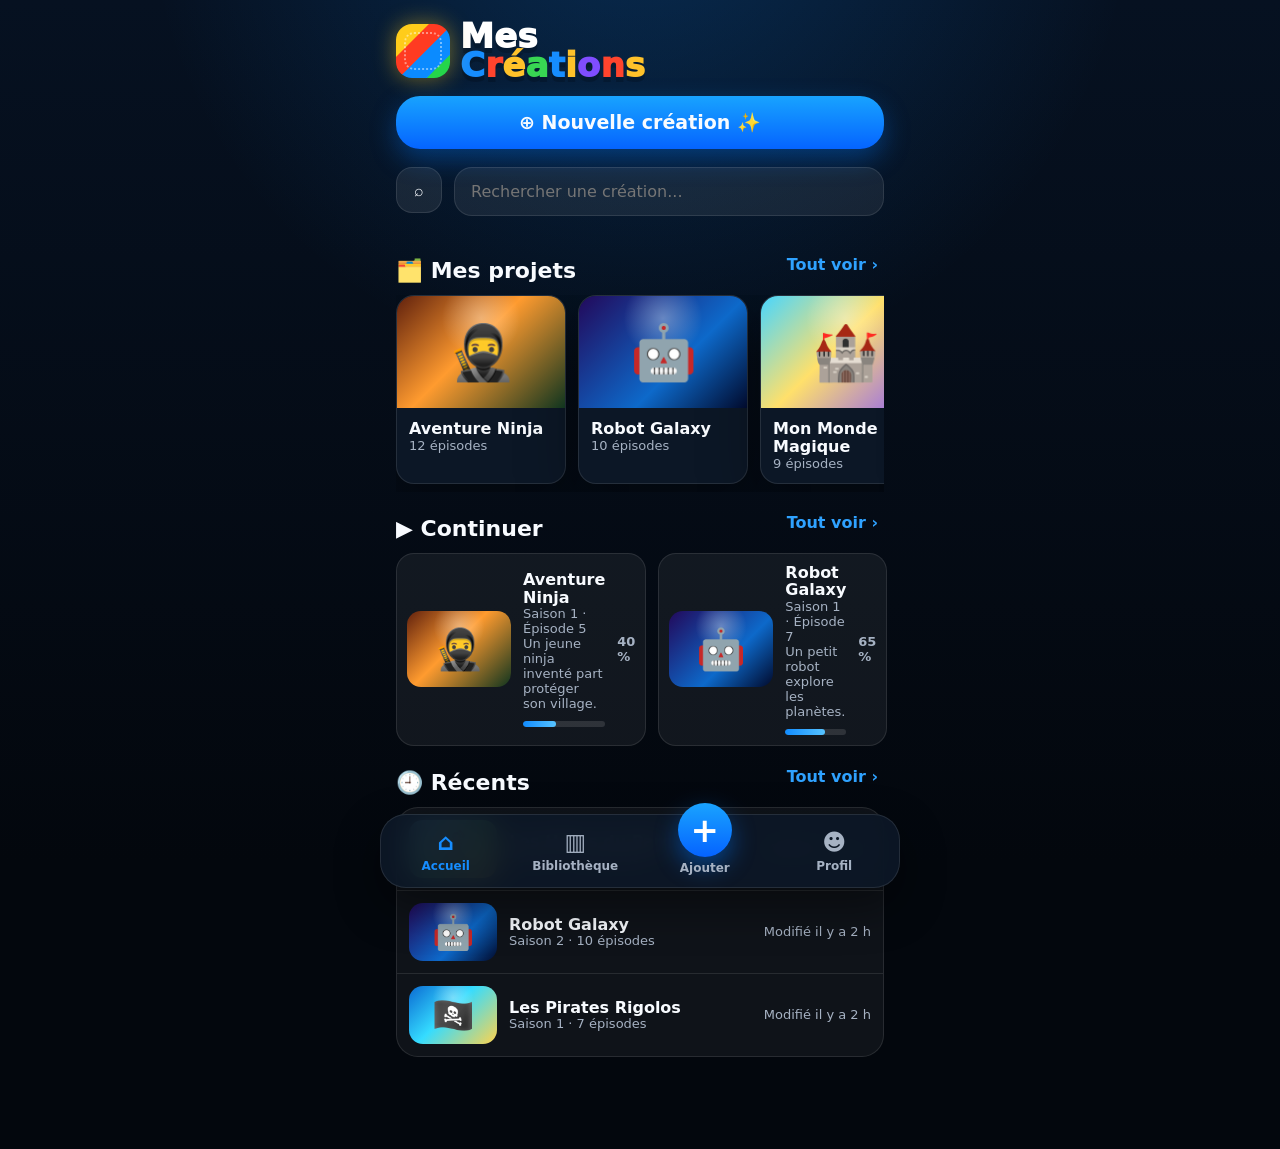
==== index.html @ 0dc8e607 "Create mobile Mes Creations app" ====
<!doctype html>
<html lang="fr">
<head>
  <meta charset="utf-8">
  <meta name="viewport" content="width=device-width,initial-scale=1,viewport-fit=cover">
  <meta name="theme-color" content="#06111f">
  <meta name="description" content="Mes Créations - classer ses histoires, saisons et épisodes.">
  <link rel="manifest" href="manifest.webmanifest">
  <title>Mes Créations</title>
  <style>
    :root{
      --bg:#050b14; --panel:#0c1726; --panel2:#111f32; --text:#f8fbff; --muted:#a6b2c3;
      --blue:#108cff; --blue2:#0368ff; --line:rgba(255,255,255,.1); --radius:24px;
      --shadow:0 20px 60px rgba(0,0,0,.35);
    }
    *{box-sizing:border-box;-webkit-tap-highlight-color:transparent}
    body{margin:0;font-family:system-ui,-apple-system,Segoe UI,Roboto,Arial,sans-serif;background:
      radial-gradient(circle at 50% -10%,rgba(14,139,255,.22),transparent 35%),
      linear-gradient(180deg,#061121,#03070d 75%);color:var(--text);min-height:100svh}
    button,input,textarea,select{font:inherit}
    button{border:0;color:inherit;cursor:pointer}
    .app{max-width:520px;margin:auto;min-height:100svh;padding:22px 16px 92px}
    .top{display:flex;align-items:center;gap:12px;margin-bottom:16px}
    .back,.icon-btn{width:46px;height:46px;border-radius:16px;background:rgba(255,255,255,.08);display:grid;place-items:center;border:1px solid var(--line)}
    .logo{display:flex;align-items:center;gap:10px;min-width:0}
    .cube{width:54px;height:54px;border-radius:16px;background:
      linear-gradient(135deg,#ffcc1a 0 30%,#ff3b22 31% 52%,#0b8bff 53% 78%,#25d54a 79%);
      box-shadow:0 0 22px rgba(255,204,26,.45);position:relative}
    .cube:after{content:"";position:absolute;inset:8px;border-radius:10px;border:2px dotted rgba(255,255,255,.45)}
    .brand{font-weight:1000;letter-spacing:.2px;line-height:.86;font-size:34px}
    .brand span{display:inline-block;text-shadow:0 5px 0 rgba(0,0,0,.18)}
    .b1{color:#fff}.b2{color:#168dff}.b3{color:#ff442d}.b4{color:#ffc22a}.b5{color:#38d653}.b6{color:#7f4dff}
    h1{font-size:34px;line-height:1.05;margin:10px 0 4px}
    h2{font-size:22px;margin:24px 0 12px;display:flex;align-items:center;gap:10px}
    .muted{color:var(--muted)}
    .row{display:flex;align-items:center;justify-content:space-between;gap:12px}
    .primary{background:linear-gradient(180deg,#18a3ff,#0564ff);border-radius:24px;padding:15px 18px;font-weight:900;font-size:19px;box-shadow:0 10px 26px rgba(0,119,255,.35)}
    .wide{width:100%;display:flex;justify-content:center;align-items:center;gap:10px}
    .search{display:flex;gap:12px;margin:18px 0}
    .search input{flex:1;background:rgba(255,255,255,.07);border:1px solid var(--line);border-radius:18px;padding:14px 16px;color:var(--text);outline:none}
    .cards{display:flex;gap:12px;overflow-x:auto;padding-bottom:8px;scroll-snap-type:x mandatory}
    .cards::-webkit-scrollbar{display:none}
    .project-card{min-width:154px;background:var(--panel);border-radius:18px;overflow:hidden;border:1px solid var(--line);box-shadow:var(--shadow);scroll-snap-align:start}
    .thumb{height:112px;display:grid;place-items:center;font-size:54px;position:relative;overflow:hidden}
    .thumb:before{content:"";position:absolute;inset:0;background:radial-gradient(circle at 50% 20%,rgba(255,255,255,.35),transparent 32%)}
    .ninja{background:linear-gradient(135deg,#61210d,#ff9b2f 45%,#10351f)}.robot{background:linear-gradient(135deg,#22095b,#0d69ca 60%,#010a2c)}
    .magic{background:linear-gradient(135deg,#48d6ff,#ffe06b 45%,#8757ff)}.hero{background:linear-gradient(135deg,#84d7ff,#78e36b 55%,#ffbf2f)}
    .pirate{background:linear-gradient(135deg,#0b6bd3,#35dcff 45%,#ffd34c)}.dino{background:linear-gradient(135deg,#1d7f32,#c8ef52)}
    .ocean{background:linear-gradient(135deg,#009bcb,#022866)}.card-body{padding:12px}.title{font-weight:900;font-size:16px;line-height:1.1}.small{font-size:13px;color:var(--muted)}
    .continue{display:grid;grid-template-columns:1fr;gap:12px}.continue-card{display:flex;gap:12px;align-items:center;background:rgba(255,255,255,.06);border:1px solid var(--line);border-radius:18px;padding:10px}.mini{width:104px;height:76px;border-radius:14px;flex:0 0 auto;font-size:40px}.play{width:46px;height:46px;border-radius:999px;background:rgba(0,0,0,.5);display:grid;place-items:center;position:absolute}
    .bar{height:6px;border-radius:99px;background:rgba(255,255,255,.12);overflow:hidden;margin-top:10px}.bar i{display:block;height:100%;border-radius:99px;background:linear-gradient(90deg,#118cff,#57c3ff)}
    .list{background:rgba(255,255,255,.05);border:1px solid var(--line);border-radius:22px;overflow:hidden}.item{display:flex;gap:12px;align-items:center;padding:12px;border-bottom:1px solid var(--line)}.item:last-child{border-bottom:0}.item .mini{width:88px;height:58px;font-size:34px}
    .tabs{display:flex;gap:8px;margin:14px 0}.tab{flex:1;border-radius:16px;background:rgba(255,255,255,.07);padding:12px 8px;color:var(--muted);font-weight:800}.tab.active{background:linear-gradient(180deg,#1599ff,#0563ff);color:#fff}
    .hero-img{height:210px;border-radius:24px;margin:14px 0;display:grid;place-items:center;font-size:90px;box-shadow:var(--shadow);border:1px solid var(--line)}
    .actions{display:grid;grid-template-columns:1fr 1fr 1fr;gap:10px;margin-bottom:18px}.action{background:rgba(255,255,255,.08);border:1px solid var(--line);border-radius:18px;padding:12px;font-weight:900}.action.blue{background:linear-gradient(180deg,#1599ff,#0563ff)}
    .episode{display:flex;gap:12px;align-items:center;background:rgba(255,255,255,.06);border:1px solid var(--line);border-radius:18px;padding:10px;margin:10px 0}.num{width:34px;height:34px;border-radius:10px;background:rgba(0,0,0,.55);display:grid;place-items:center;font-weight:900}
    .form-card{background:rgba(255,255,255,.06);border:1px solid var(--line);border-radius:18px;padding:14px;margin:10px 0}.form-card input,.form-card textarea{width:100%;background:transparent;border:0;outline:0;color:#fff;margin-top:5px}.form-card textarea{min-height:62px;resize:vertical}.upload{height:170px;border-radius:24px;background:linear-gradient(135deg,#0d6bd2,#47d9ff 48%,#8de64f);display:grid;place-items:center;margin:12px 0;border:1px solid var(--line);overflow:hidden}.dash{border:2px dashed rgba(255,255,255,.9);border-radius:18px;padding:28px 34px;text-align:center;background:rgba(0,0,0,.18);font-weight:900}
    .chips{display:flex;gap:10px;flex-wrap:wrap;margin-top:12px}.chip{min-width:48px;height:48px;border-radius:999px;border:3px solid rgba(255,255,255,.2)}.chip.sel{border-color:#fff}
    .counter{display:flex;align-items:center;justify-content:space-between;background:rgba(255,255,255,.05);border-radius:16px;margin-top:12px;padding:8px}.counter button{width:42px;height:42px;border-radius:14px;background:rgba(255,255,255,.1);font-size:24px}.counter b{font-size:26px}
    .grid2{display:grid;grid-template-columns:1fr 1fr;gap:10px}
    .library-card{background:rgba(255,255,255,.06);border:1px solid var(--line);border-radius:20px;padding:12px;margin:12px 0}.season-chips{display:flex;gap:8px;overflow-x:auto;margin-top:10px}.season-chip{background:rgba(255,255,255,.07);border:1px solid var(--line);border-radius:14px;padding:10px 12px;min-width:96px}.add-season{border:1px dashed rgba(17,140,255,.9);color:#34a8ff;background:transparent;border-radius:14px;padding:10px 12px;min-width:114px}
    .stats{display:grid;grid-template-columns:1fr 1fr 1fr;gap:10px}.stat{background:rgba(255,255,255,.06);border:1px solid var(--line);border-radius:18px;padding:14px}.stat b{display:block;font-size:30px}
    .bottom{position:fixed;left:50%;transform:translateX(-50%);bottom:12px;width:min(520px,calc(100% - 24px));height:74px;background:rgba(12,23,38,.92);backdrop-filter:blur(14px);border:1px solid var(--line);border-radius:26px;display:grid;grid-template-columns:1fr 1fr 1fr 1fr;z-index:20;box-shadow:0 18px 45px rgba(0,0,0,.45)}
    .nav{background:transparent;color:var(--muted);font-size:12px;font-weight:800;display:flex;flex-direction:column;align-items:center;justify-content:center;gap:4px}.nav.active{color:#168dff}.nav .ico{font-size:23px}.nav.add .ico{background:linear-gradient(180deg,#19a3ff,#0563ff);color:#fff;width:54px;height:54px;border-radius:999px;display:grid;place-items:center;font-size:34px;margin-top:-24px;box-shadow:0 10px 25px rgba(0,119,255,.45)}
    .hide{display:none!important}.link{color:#2fa2ff;background:transparent;font-weight:900}.pill{border-radius:16px;background:rgba(255,255,255,.08);border:1px solid var(--line);padding:10px 13px;color:#fff}
    @media(min-width:430px){.continue{grid-template-columns:1fr 1fr}.project-card{min-width:170px}}
  </style>
</head>
<body>
<main class="app">
  <section id="home">
    <div class="top"><div class="logo"><div class="cube"></div><div class="brand"><span class="b1">Mes</span><br><span class="b2">C</span><span class="b3">r</span><span class="b4">é</span><span class="b5">a</span><span class="b2">t</span><span class="b4">i</span><span class="b6">o</span><span class="b3">n</span><span class="b4">s</span></div></div></div>
    <button class="primary wide" data-go="form">⊕ Nouvelle création ✨</button>
    <div class="search"><button class="icon-btn">⌕</button><input id="searchHome" placeholder="Rechercher une création..."></div>
    <div class="row"><h2>🗂️ Mes projets</h2><button class="link" data-go="library">Tout voir ›</button></div>
    <div id="projectCards" class="cards"></div>
    <div class="row"><h2>▶️ Continuer</h2><button class="link" data-go="library">Tout voir ›</button></div>
    <div id="continueCards" class="continue"></div>
    <div class="row"><h2>🕘 Récents</h2><button class="link" data-go="library">Tout voir ›</button></div>
    <div id="recentList" class="list"></div>
  </section>

  <section id="detail" class="hide">
    <div class="top"><button class="back" data-go="home">‹</button><div class="logo"><div class="cube"></div><div class="brand" style="font-size:25px"><span class="b1">Mes</span> <span class="b2">Créations</span></div></div></div>
    <h1 id="detailTitle"></h1><p class="muted" id="detailMeta"></p>
    <div id="detailHero" class="hero-img ninja"></div>
    <div class="actions"><button class="action blue">▶ Lire</button><button class="action" data-go="form">✎ Modifier</button><button class="action" id="shareBtn">↗ Partager</button></div>
    <div class="tabs"><button class="tab active">Épisodes</button><button class="tab">Saisons</button><button class="tab">Infos</button></div>
    <button class="pill">Saison <span id="seasonNow">1</span>⌄</button>
    <div id="episodeList"></div>
    <button class="primary" style="position:fixed;right:18px;bottom:100px;z-index:15" data-go="form">⊕ Épisode ✨</button>
  </section>

  <section id="form" class="hide">
    <div class="top"><button class="back" data-go="home">‹</button><div><h1 style="margin:0;font-size:32px">Nouvelle création</h1><div class="muted">Donne vie à ton imagination ! ✨</div></div></div>
    <div class="upload"><div class="dash">🖼️<br>Ajouter une miniature<br><small>Image 16:9 recommandée</small></div></div>
    <div class="form-card"><b>✏️ Nom de la création</b><input id="nameInput" placeholder="Ex. Mon monde magique"></div>
    <div class="form-card"><b>🏷️ Catégorie</b><input id="catInput" placeholder="Ex. Aventure, magie, robot..."></div>
    <div class="form-card"><b>💬 Description</b><textarea id="descInput" maxlength="200" placeholder="Décris ton histoire en quelques mots..."></textarea><div class="small" id="descCount">0 / 200</div></div>
    <div class="form-card"><b>🎨 Couleur / Thème</b><div class="chips" id="themeChips"></div></div>
    <h2>🗂️ Organisation</h2>
    <div class="grid2">
      <div class="form-card"><b>Nombre de saisons</b><div class="counter"><button data-count="seasons" data-delta="-1">−</button><b id="seasonsNum">1</b><button data-count="seasons" data-delta="1">+</button></div></div>
      <div class="form-card"><b>Premier épisode</b><div class="counter"><button data-count="episode" data-delta="-1">−</button><b id="episodeNum">1</b><button data-count="episode" data-delta="1">+</button></div></div>
    </div>
    <h2>🎬 Ajouter un épisode</h2>
    <div class="form-card"><b>🔤 Titre de l’épisode</b><input id="epTitleInput" placeholder="Ex. Le début d’une grande aventure"></div>
    <div class="form-card"><b>📝 Résumé</b><textarea id="epSummaryInput" maxlength="300" placeholder="Raconte ce qui se passe dans cet épisode..."></textarea></div>
    <div class="grid2"><button class="action" id="draftBtn">📄 Brouillon</button><button class="primary" id="saveBtn">✓ Enregistrer</button></div>
  </section>

  <section id="library" class="hide">
    <div class="top"><div class="logo"><div class="cube"></div><div class="brand"><span class="b1">Bibli</span><span class="b2">o</span><span class="b3">t</span><span class="b5">h</span><span class="b6">è</span><span class="b4">q</span><span class="b3">u</span><span class="b4">e</span></div></div></div>
    <div class="tabs"><button class="tab">Tous</button><button class="tab active">Séries</button><button class="tab">Saisons</button><button class="tab">Épisodes</button></div>
    <div class="search"><input id="searchLib" placeholder="Rechercher dans la bibliothèque..."></div>
    <div id="stats" class="stats"></div>
    <div id="libraryList"></div>
  </section>
</main>

<nav class="bottom">
  <button class="nav active" data-go="home"><span class="ico">⌂</span>Accueil</button>
  <button class="nav" data-go="library"><span class="ico">▥</span>Bibliothèque</button>
  <button class="nav add" data-go="form"><span class="ico">+</span>Ajouter</button>
  <button class="nav" data-go="home"><span class="ico">☻</span>Profil</button>
</nav>

<script>
const THEMES = [
  {key:'ninja', emoji:'🥷', name:'Aventure Ninja', color:'#ff8a2a'},
  {key:'robot', emoji:'🤖', name:'Robot Galaxy', color:'#168dff'},
  {key:'magic', emoji:'🏰', name:'Mon Monde Magique', color:'#7f4dff'},
  {key:'hero', emoji:'🦸', name:'Les Héros du Parc', color:'#31d65c'},
  {key:'pirate', emoji:'🏴‍☠️', name:'Les Pirates Rigolos', color:'#00b7ff'},
  {key:'dino', emoji:'🦖', name:'Dino Aventure', color:'#7bdc34'},
  {key:'ocean', emoji:'🚢', name:'Explorateurs des Océans', color:'#00d7ff'}
];
const defaultProjects = [
  {id:crypto.randomUUID(),title:'Aventure Ninja',category:'Aventure',desc:'Un jeune ninja inventé part protéger son village.',theme:'ninja',seasons:[{n:1,episodes:[
    {n:1,title:'Le retour du héros',summary:'Le ninja revient au village après un long voyage.'},
    {n:2,title:'Le dojo secret',summary:'Entraînement intensif dans un dojo caché.'},
    {n:3,title:'Le parchemin perdu',summary:'Un ancien parchemin révèle une nouvelle quête.'},
    {n:4,title:'Le défi du temple',summary:'Affronter les gardiens du temple légendaire.'},
    {n:5,title:'Le pont interdit',summary:'Une traversée dangereuse commence.'},
    {n:6,title:'La promesse',summary:'Le héros comprend sa vraie mission.'}]},{n:2,episodes:[
    {n:1,title:'La forêt rouge',summary:'Une nouvelle menace apparaît.'},{n:2,title:'L’ombre du maître',summary:'Le passé revient.'},{n:3,title:'Le temple secret',summary:'Le héros avance dans sa quête.'},{n:4,title:'La grande course',summary:'Course-poursuite au coucher du soleil.'},{n:5,title:'Le gardien',summary:'Un allié inattendu arrive.'},{n:6,title:'La victoire',summary:'La saison se termine en beauté.'}]}],progress:40,updated:Date.now()-86400000},
  {id:crypto.randomUUID(),title:'Robot Galaxy',category:'Science-fiction',desc:'Un petit robot explore les planètes.',theme:'robot',seasons:[{n:1,episodes:[1,2,3,4,5,6].map(i=>({n:i,title:['Départ spatial','Planète bleue','Signal inconnu','La mission lunaire','Le robot ami','Retour étoilé'][i-1],summary:'Une aventure dans l’espace.'}))},{n:2,episodes:[1,2,3,4].map(i=>({n:i,title:'Mission '+i,summary:'Nouvelle étape galactique.'}))}],progress:65,updated:Date.now()-7200000},
  {id:crypto.randomUUID(),title:'Mon Monde Magique',category:'Magie',desc:'Un château volant, des dragons et des secrets.',theme:'magic',seasons:[{n:1,episodes:[1,2,3,4,5].map(i=>({n:i,title:'Sortilège '+i,summary:'Une découverte magique.'}))},{n:2,episodes:[1,2,3,4].map(i=>({n:i,title:'Portail '+i,summary:'Un monde caché se révèle.'}))}],progress:0,updated:Date.now()-259200000},
  {id:crypto.randomUUID(),title:'Les Héros du Parc',category:'Héros',desc:'Deux enfants inventent des missions au parc.',theme:'hero',seasons:[{n:1,episodes:[1,2,3,4,5,6].map(i=>({n:i,title:'Mission parc '+i,summary:'Une mission rigolote.'}))}],progress:0,updated:Date.now()-3600000},
  {id:crypto.randomUUID(),title:'Les Pirates Rigolos',category:'Pirates',desc:'Un bateau plein de blagues et de trésors.',theme:'pirate',seasons:[{n:1,episodes:[1,2,3,4,5,6,7].map(i=>({n:i,title:'Trésor '+i,summary:'Une aventure de pirate.'}))}],progress:0,updated:Date.now()-7200000},
  {id:crypto.randomUUID(),title:'Dino Aventure',category:'Dinosaures',desc:'Un dinosaure sympa cherche ses amis.',theme:'dino',seasons:[{n:1,episodes:[1,2,3,4,5].map(i=>({n:i,title:'Dino '+i,summary:'Une aventure dans la jungle.'}))}],progress:0,updated:Date.now()-86400000}
];
let data = JSON.parse(localStorage.getItem('mes-creations-data')||'null') || defaultProjects;
let currentId = data[0]?.id;
let formState = {seasons:1,episode:1,theme:'ninja'};
const $=s=>document.querySelector(s), $$=s=>[...document.querySelectorAll(s)];
function saveData(){localStorage.setItem('mes-creations-data',JSON.stringify(data))}
function themeOf(p){return THEMES.find(t=>t.key===p.theme)||THEMES[0]}
function epCount(p){return p.seasons.reduce((a,s)=>a+s.episodes.length,0)}
function modTxt(t){const d=Date.now()-t;if(d<86400000)return 'Modifié il y a '+Math.max(1,Math.round(d/3600000))+' h';if(d<172800000)return 'Modifié hier';return 'Modifié il y a '+Math.round(d/86400000)+' j'}
function thumb(project, cls='thumb'){let th=themeOf(project);return `<div class="${cls} ${project.theme}"><span style="z-index:1">${th.emoji}</span></div>`}
function card(p){return `<article class="project-card" data-open="${p.id}">${thumb(p)}<div class="card-body"><div class="title">${p.title}</div><div class="small">${epCount(p)} épisodes</div></div></article>`}
function renderHome(){
 const q=($('#searchHome')?.value||'').toLowerCase(); const items=data.filter(p=>p.title.toLowerCase().includes(q));
 $('#projectCards').innerHTML=items.map(card).join('');
 $('#continueCards').innerHTML=data.filter(p=>p.progress>0).slice(0,2).map(p=>`<article class="continue-card" data-open="${p.id}">${thumb(p,'thumb mini')}<div style="flex:1"><div class="title">${p.title}</div><div class="small">Saison 1 · Épisode ${Math.max(1,Math.round(epCount(p)*p.progress/100))}</div><div class="small">${p.desc}</div><div class="bar"><i style="width:${p.progress}%"></i></div></div><b class="small">${p.progress} %</b></article>`).join('');
 $('#recentList').innerHTML=[...data].sort((a,b)=>b.updated-a.updated).slice(0,3).map(p=>`<div class="item" data-open="${p.id}">${thumb(p,'thumb mini')}<div style="flex:1"><div class="title">${p.title}</div><div class="small">Saison ${p.seasons.length} · ${epCount(p)} épisodes</div></div><div class="small">${modTxt(p.updated)}</div></div>`).join('');
}
function renderDetail(){
 const p=data.find(x=>x.id===currentId)||data[0]; if(!p)return;
 $('#detailTitle').textContent=p.title; $('#detailMeta').textContent=`${epCount(p)} épisodes · ${p.seasons.length} saisons`; $('#seasonNow').textContent=p.seasons[0]?.n||1;
 $('#detailHero').className='hero-img '+p.theme; $('#detailHero').innerHTML=`<span>${themeOf(p).emoji}</span>`;
 const eps=p.seasons[0]?.episodes||[];
 $('#episodeList').innerHTML=eps.map(e=>`<article class="episode">${thumb(p,'thumb mini')}<div class="num">${e.n}</div><div style="flex:1"><div class="title">${e.n}. ${e.title}</div><div class="small">${e.summary}</div></div><div class="small">⋮</div></article>`).join('');
}
function renderLibrary(){
 const creations=data.length, seasons=data.reduce((a,p)=>a+p.seasons.length,0), episodes=data.reduce((a,p)=>a+epCount(p),0);
 $('#stats').innerHTML=`<div class="stat">🧊<b>${creations}</b><span class="small">créations</span></div><div class="stat">🗓️<b>${seasons}</b><span class="small">saisons</span></div><div class="stat">▶️<b>${episodes}</b><span class="small">épisodes</span></div>`;
 const q=($('#searchLib')?.value||'').toLowerCase();
 $('#libraryList').innerHTML=data.filter(p=>p.title.toLowerCase().includes(q)).map(p=>`<article class="library-card" data-open="${p.id}"><div class="row" style="align-items:flex-start">${thumb(p,'thumb mini')}<div style="flex:1"><div class="title" style="font-size:20px">${p.title}</div><div class="small">${p.seasons.length} saison${p.seasons.length>1?'s':''} · ${epCount(p)} épisodes</div><div class="season-chips">${p.seasons.map(s=>`<div class="season-chip"><b>Saison ${s.n}</b><div class="small">${s.episodes.length} épisodes</div></div>`).join('')}<button class="add-season" data-add-season="${p.id}">+ Ajouter<br>une saison</button></div></div><div class="small">⋮</div></div></article>`).join('');
}
function go(screen){
 ['home','detail','form','library'].forEach(id=>$('#'+id).classList.toggle('hide',id!==screen));
 $$('.nav').forEach(n=>n.classList.toggle('active',n.dataset.go===screen || (screen==='detail'&&n.dataset.go==='home')));
 if(screen==='home')renderHome(); if(screen==='detail')renderDetail(); if(screen==='library')renderLibrary();
 window.scrollTo({top:0,behavior:'smooth'});
}
document.addEventListener('click',e=>{
 const goBtn=e.target.closest('[data-go]'); if(goBtn){go(goBtn.dataset.go);return}
 const open=e.target.closest('[data-open]'); if(open){currentId=open.dataset.open;go('detail');return}
 const count=e.target.closest('[data-count]'); if(count){let key=count.dataset.count;formState[key]=Math.max(1,formState[key]+Number(count.dataset.delta));$('#seasonsNum').textContent=formState.seasons;$('#episodeNum').textContent=formState.episode;return}
 const chip=e.target.closest('[data-theme]'); if(chip){formState.theme=chip.dataset.theme;renderChips();return}
 const addSeason=e.target.closest('[data-add-season]'); if(addSeason){let p=data.find(x=>x.id===addSeason.dataset.addSeason);let n=p.seasons.length+1;p.seasons.push({n,episodes:[]});p.updated=Date.now();saveData();renderLibrary();return}
});
$('#saveBtn').addEventListener('click',()=>{
 const title=$('#nameInput').value.trim()||'Nouvelle création';
 const episodeTitle=$('#epTitleInput').value.trim()||'Premier épisode';
 const summary=$('#epSummaryInput').value.trim()||'Décris ton épisode plus tard.';
 const seasons=Array.from({length:formState.seasons},(_,i)=>({n:i+1,episodes:i===0?[{n:formState.episode,title:episodeTitle,summary}]:[]}));
 const p={id:crypto.randomUUID(),title,category:$('#catInput').value.trim(),desc:$('#descInput').value.trim()||'Création personnelle.',theme:formState.theme,seasons,progress:0,updated:Date.now()};
 data.unshift(p); currentId=p.id; saveData(); clearForm(); go('detail');
});
$('#draftBtn').addEventListener('click',()=>$('#saveBtn').click());
$('#descInput').addEventListener('input',()=>$('#descCount').textContent=$('#descInput').value.length+' / 200');
$('#searchHome').addEventListener('input',renderHome); $('#searchLib').addEventListener('input',renderLibrary);
$('#shareBtn').addEventListener('click',async()=>{const p=data.find(x=>x.id===currentId);const text=`${p.title} - ${epCount(p)} épisodes dans Mes Créations`;if(navigator.share)await navigator.share({title:p.title,text});else alert(text)});
function renderChips(){ $('#themeChips').innerHTML=THEMES.map(t=>`<button class="chip ${formState.theme===t.key?'sel':''}" data-theme="${t.key}" title="${t.name}" style="background:${t.color}">${t.emoji}</button>`).join('') }
function clearForm(){['nameInput','catInput','descInput','epTitleInput','epSummaryInput'].forEach(id=>$('#'+id).value='');formState={seasons:1,episode:1,theme:'ninja'};$('#seasonsNum').textContent='1';$('#episodeNum').textContent='1';renderChips()}
if('serviceWorker' in navigator){navigator.serviceWorker.register('./sw.js').catch(()=>{})}
renderChips(); renderHome();
</script>
</body>
</html>
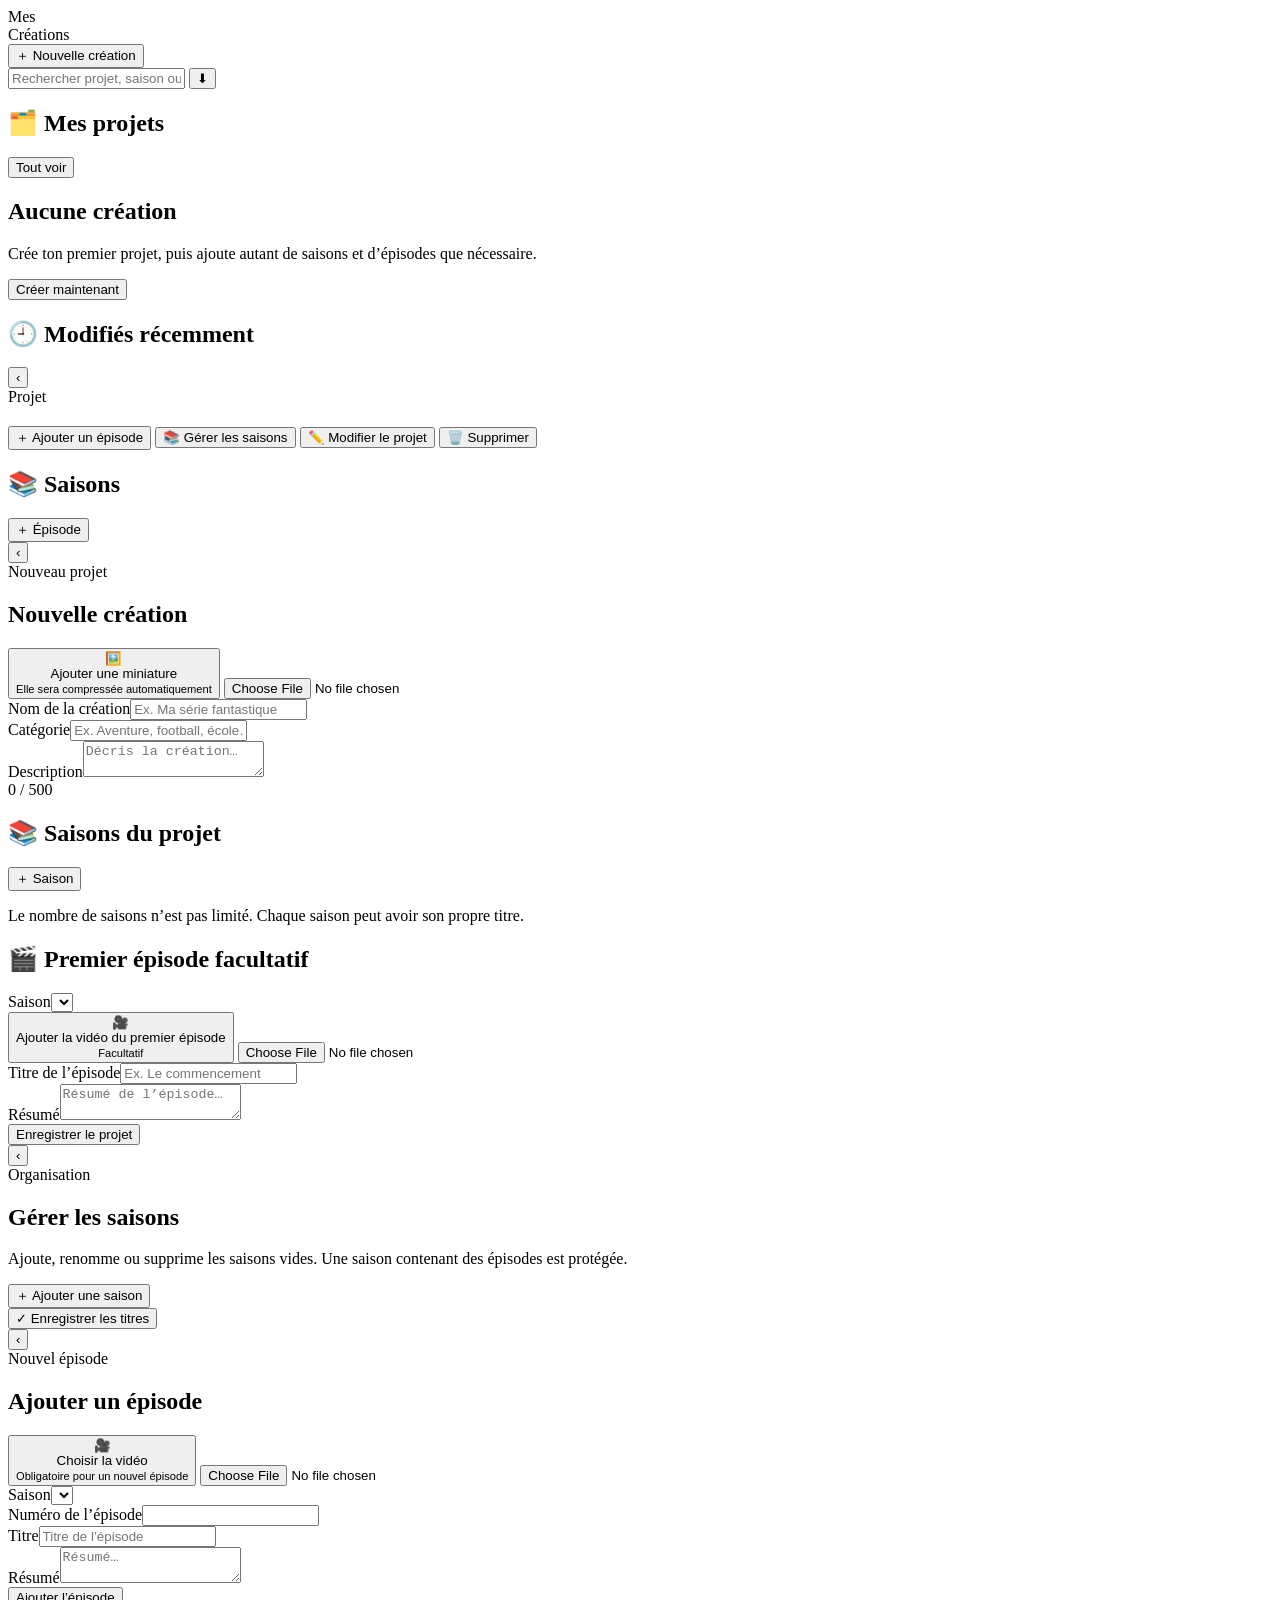
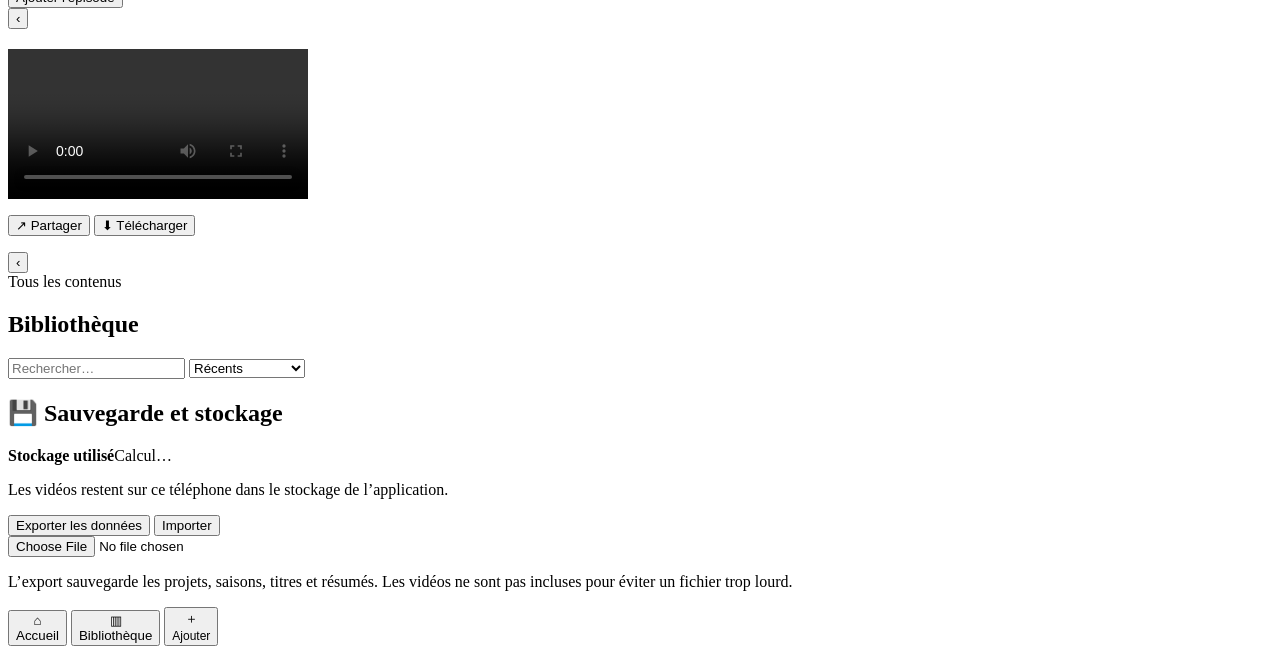
==== commit 32464ea0: "Refactor app shell for titled seasons" ====
--- a/index.html
+++ b/index.html
@@ -3,211 +3,151 @@
 <head>
   <meta charset="utf-8">
   <meta name="viewport" content="width=device-width,initial-scale=1,viewport-fit=cover">
-  <meta name="theme-color" content="#06111f">
-  <meta name="description" content="Mes Créations - classer ses histoires, saisons et épisodes.">
+  <meta name="theme-color" content="#071525">
+  <meta name="description" content="Classe tes créations, saisons personnalisées et épisodes vidéo.">
   <link rel="manifest" href="manifest.webmanifest">
   <title>Mes Créations</title>
-  <style>
-    :root{
-      --bg:#050b14; --panel:#0c1726; --panel2:#111f32; --text:#f8fbff; --muted:#a6b2c3;
-      --blue:#108cff; --blue2:#0368ff; --line:rgba(255,255,255,.1); --radius:24px;
-      --shadow:0 20px 60px rgba(0,0,0,.35);
-    }
-    *{box-sizing:border-box;-webkit-tap-highlight-color:transparent}
-    body{margin:0;font-family:system-ui,-apple-system,Segoe UI,Roboto,Arial,sans-serif;background:
-      radial-gradient(circle at 50% -10%,rgba(14,139,255,.22),transparent 35%),
-      linear-gradient(180deg,#061121,#03070d 75%);color:var(--text);min-height:100svh}
-    button,input,textarea,select{font:inherit}
-    button{border:0;color:inherit;cursor:pointer}
-    .app{max-width:520px;margin:auto;min-height:100svh;padding:22px 16px 92px}
-    .top{display:flex;align-items:center;gap:12px;margin-bottom:16px}
-    .back,.icon-btn{width:46px;height:46px;border-radius:16px;background:rgba(255,255,255,.08);display:grid;place-items:center;border:1px solid var(--line)}
-    .logo{display:flex;align-items:center;gap:10px;min-width:0}
-    .cube{width:54px;height:54px;border-radius:16px;background:
-      linear-gradient(135deg,#ffcc1a 0 30%,#ff3b22 31% 52%,#0b8bff 53% 78%,#25d54a 79%);
-      box-shadow:0 0 22px rgba(255,204,26,.45);position:relative}
-    .cube:after{content:"";position:absolute;inset:8px;border-radius:10px;border:2px dotted rgba(255,255,255,.45)}
-    .brand{font-weight:1000;letter-spacing:.2px;line-height:.86;font-size:34px}
-    .brand span{display:inline-block;text-shadow:0 5px 0 rgba(0,0,0,.18)}
-    .b1{color:#fff}.b2{color:#168dff}.b3{color:#ff442d}.b4{color:#ffc22a}.b5{color:#38d653}.b6{color:#7f4dff}
-    h1{font-size:34px;line-height:1.05;margin:10px 0 4px}
-    h2{font-size:22px;margin:24px 0 12px;display:flex;align-items:center;gap:10px}
-    .muted{color:var(--muted)}
-    .row{display:flex;align-items:center;justify-content:space-between;gap:12px}
-    .primary{background:linear-gradient(180deg,#18a3ff,#0564ff);border-radius:24px;padding:15px 18px;font-weight:900;font-size:19px;box-shadow:0 10px 26px rgba(0,119,255,.35)}
-    .wide{width:100%;display:flex;justify-content:center;align-items:center;gap:10px}
-    .search{display:flex;gap:12px;margin:18px 0}
-    .search input{flex:1;background:rgba(255,255,255,.07);border:1px solid var(--line);border-radius:18px;padding:14px 16px;color:var(--text);outline:none}
-    .cards{display:flex;gap:12px;overflow-x:auto;padding-bottom:8px;scroll-snap-type:x mandatory}
-    .cards::-webkit-scrollbar{display:none}
-    .project-card{min-width:154px;background:var(--panel);border-radius:18px;overflow:hidden;border:1px solid var(--line);box-shadow:var(--shadow);scroll-snap-align:start}
-    .thumb{height:112px;display:grid;place-items:center;font-size:54px;position:relative;overflow:hidden}
-    .thumb:before{content:"";position:absolute;inset:0;background:radial-gradient(circle at 50% 20%,rgba(255,255,255,.35),transparent 32%)}
-    .ninja{background:linear-gradient(135deg,#61210d,#ff9b2f 45%,#10351f)}.robot{background:linear-gradient(135deg,#22095b,#0d69ca 60%,#010a2c)}
-    .magic{background:linear-gradient(135deg,#48d6ff,#ffe06b 45%,#8757ff)}.hero{background:linear-gradient(135deg,#84d7ff,#78e36b 55%,#ffbf2f)}
-    .pirate{background:linear-gradient(135deg,#0b6bd3,#35dcff 45%,#ffd34c)}.dino{background:linear-gradient(135deg,#1d7f32,#c8ef52)}
-    .ocean{background:linear-gradient(135deg,#009bcb,#022866)}.card-body{padding:12px}.title{font-weight:900;font-size:16px;line-height:1.1}.small{font-size:13px;color:var(--muted)}
-    .continue{display:grid;grid-template-columns:1fr;gap:12px}.continue-card{display:flex;gap:12px;align-items:center;background:rgba(255,255,255,.06);border:1px solid var(--line);border-radius:18px;padding:10px}.mini{width:104px;height:76px;border-radius:14px;flex:0 0 auto;font-size:40px}.play{width:46px;height:46px;border-radius:999px;background:rgba(0,0,0,.5);display:grid;place-items:center;position:absolute}
-    .bar{height:6px;border-radius:99px;background:rgba(255,255,255,.12);overflow:hidden;margin-top:10px}.bar i{display:block;height:100%;border-radius:99px;background:linear-gradient(90deg,#118cff,#57c3ff)}
-    .list{background:rgba(255,255,255,.05);border:1px solid var(--line);border-radius:22px;overflow:hidden}.item{display:flex;gap:12px;align-items:center;padding:12px;border-bottom:1px solid var(--line)}.item:last-child{border-bottom:0}.item .mini{width:88px;height:58px;font-size:34px}
-    .tabs{display:flex;gap:8px;margin:14px 0}.tab{flex:1;border-radius:16px;background:rgba(255,255,255,.07);padding:12px 8px;color:var(--muted);font-weight:800}.tab.active{background:linear-gradient(180deg,#1599ff,#0563ff);color:#fff}
-    .hero-img{height:210px;border-radius:24px;margin:14px 0;display:grid;place-items:center;font-size:90px;box-shadow:var(--shadow);border:1px solid var(--line)}
-    .actions{display:grid;grid-template-columns:1fr 1fr 1fr;gap:10px;margin-bottom:18px}.action{background:rgba(255,255,255,.08);border:1px solid var(--line);border-radius:18px;padding:12px;font-weight:900}.action.blue{background:linear-gradient(180deg,#1599ff,#0563ff)}
-    .episode{display:flex;gap:12px;align-items:center;background:rgba(255,255,255,.06);border:1px solid var(--line);border-radius:18px;padding:10px;margin:10px 0}.num{width:34px;height:34px;border-radius:10px;background:rgba(0,0,0,.55);display:grid;place-items:center;font-weight:900}
-    .form-card{background:rgba(255,255,255,.06);border:1px solid var(--line);border-radius:18px;padding:14px;margin:10px 0}.form-card input,.form-card textarea{width:100%;background:transparent;border:0;outline:0;color:#fff;margin-top:5px}.form-card textarea{min-height:62px;resize:vertical}.upload{height:170px;border-radius:24px;background:linear-gradient(135deg,#0d6bd2,#47d9ff 48%,#8de64f);display:grid;place-items:center;margin:12px 0;border:1px solid var(--line);overflow:hidden}.dash{border:2px dashed rgba(255,255,255,.9);border-radius:18px;padding:28px 34px;text-align:center;background:rgba(0,0,0,.18);font-weight:900}
-    .chips{display:flex;gap:10px;flex-wrap:wrap;margin-top:12px}.chip{min-width:48px;height:48px;border-radius:999px;border:3px solid rgba(255,255,255,.2)}.chip.sel{border-color:#fff}
-    .counter{display:flex;align-items:center;justify-content:space-between;background:rgba(255,255,255,.05);border-radius:16px;margin-top:12px;padding:8px}.counter button{width:42px;height:42px;border-radius:14px;background:rgba(255,255,255,.1);font-size:24px}.counter b{font-size:26px}
-    .grid2{display:grid;grid-template-columns:1fr 1fr;gap:10px}
-    .library-card{background:rgba(255,255,255,.06);border:1px solid var(--line);border-radius:20px;padding:12px;margin:12px 0}.season-chips{display:flex;gap:8px;overflow-x:auto;margin-top:10px}.season-chip{background:rgba(255,255,255,.07);border:1px solid var(--line);border-radius:14px;padding:10px 12px;min-width:96px}.add-season{border:1px dashed rgba(17,140,255,.9);color:#34a8ff;background:transparent;border-radius:14px;padding:10px 12px;min-width:114px}
-    .stats{display:grid;grid-template-columns:1fr 1fr 1fr;gap:10px}.stat{background:rgba(255,255,255,.06);border:1px solid var(--line);border-radius:18px;padding:14px}.stat b{display:block;font-size:30px}
-    .bottom{position:fixed;left:50%;transform:translateX(-50%);bottom:12px;width:min(520px,calc(100% - 24px));height:74px;background:rgba(12,23,38,.92);backdrop-filter:blur(14px);border:1px solid var(--line);border-radius:26px;display:grid;grid-template-columns:1fr 1fr 1fr 1fr;z-index:20;box-shadow:0 18px 45px rgba(0,0,0,.45)}
-    .nav{background:transparent;color:var(--muted);font-size:12px;font-weight:800;display:flex;flex-direction:column;align-items:center;justify-content:center;gap:4px}.nav.active{color:#168dff}.nav .ico{font-size:23px}.nav.add .ico{background:linear-gradient(180deg,#19a3ff,#0563ff);color:#fff;width:54px;height:54px;border-radius:999px;display:grid;place-items:center;font-size:34px;margin-top:-24px;box-shadow:0 10px 25px rgba(0,119,255,.45)}
-    .hide{display:none!important}.link{color:#2fa2ff;background:transparent;font-weight:900}.pill{border-radius:16px;background:rgba(255,255,255,.08);border:1px solid var(--line);padding:10px 13px;color:#fff}
-    @media(min-width:430px){.continue{grid-template-columns:1fr 1fr}.project-card{min-width:170px}}
-  </style>
+  <link rel="stylesheet" href="style.css">
 </head>
 <body>
 <main class="app">
   <section id="home">
-    <div class="top"><div class="logo"><div class="cube"></div><div class="brand"><span class="b1">Mes</span><br><span class="b2">C</span><span class="b3">r</span><span class="b4">é</span><span class="b5">a</span><span class="b2">t</span><span class="b4">i</span><span class="b6">o</span><span class="b3">n</span><span class="b4">s</span></div></div></div>
-    <button class="primary wide" data-go="form">⊕ Nouvelle création ✨</button>
-    <div class="search"><button class="icon-btn">⌕</button><input id="searchHome" placeholder="Rechercher une création..."></div>
-    <div class="row"><h2>🗂️ Mes projets</h2><button class="link" data-go="library">Tout voir ›</button></div>
+    <div class="top">
+      <div class="brand">
+        <div class="cube"></div>
+        <div class="brand-text">Mes<br><span class="blue">C</span><span class="red">r</span><span class="yellow">é</span><span class="green">a</span><span class="blue">t</span><span class="yellow">i</span><span class="purple">o</span><span class="red">n</span><span class="yellow">s</span></div>
+      </div>
+    </div>
+    <button class="btn primary wide" data-new-project>＋ Nouvelle création</button>
+    <div class="searchbar">
+      <input id="homeSearch" placeholder="Rechercher projet, saison ou épisode…" aria-label="Rechercher">
+      <button id="installBtn" class="btn icon hide" type="button" title="Installer l’application">⬇</button>
+    </div>
+    <div class="row"><h2>🗂️ Mes projets</h2><button class="btn small-btn" data-go="library">Tout voir</button></div>
     <div id="projectCards" class="cards"></div>
-    <div class="row"><h2>▶️ Continuer</h2><button class="link" data-go="library">Tout voir ›</button></div>
-    <div id="continueCards" class="continue"></div>
-    <div class="row"><h2>🕘 Récents</h2><button class="link" data-go="library">Tout voir ›</button></div>
-    <div id="recentList" class="list"></div>
+    <div id="homeEmpty" class="empty hide">
+      <h2>Aucune création</h2>
+      <p class="muted">Crée ton premier projet, puis ajoute autant de saisons et d’épisodes que nécessaire.</p>
+      <button class="btn primary" data-new-project>Créer maintenant</button>
+    </div>
+    <h2 id="recentTitle">🕘 Modifiés récemment</h2>
+    <div id="recentList" class="panel flush"></div>
   </section>
 
   <section id="detail" class="hide">
-    <div class="top"><button class="back" data-go="home">‹</button><div class="logo"><div class="cube"></div><div class="brand" style="font-size:25px"><span class="b1">Mes</span> <span class="b2">Créations</span></div></div></div>
-    <h1 id="detailTitle"></h1><p class="muted" id="detailMeta"></p>
-    <div id="detailHero" class="hero-img ninja"></div>
-    <div class="actions"><button class="action blue">▶ Lire</button><button class="action" data-go="form">✎ Modifier</button><button class="action" id="shareBtn">↗ Partager</button></div>
-    <div class="tabs"><button class="tab active">Épisodes</button><button class="tab">Saisons</button><button class="tab">Infos</button></div>
-    <button class="pill">Saison <span id="seasonNow">1</span>⌄</button>
+    <div class="top"><button class="back" data-go="home" aria-label="Retour">‹</button><div><div class="small">Projet</div><h1 id="detailTitle"></h1></div></div>
+    <div id="detailMeta" class="muted"></div>
+    <div id="detailCover" class="cover"></div>
+    <div class="grid2">
+      <button class="btn primary" data-new-episode>＋ Ajouter un épisode</button>
+      <button class="btn" data-manage-seasons>📚 Gérer les saisons</button>
+      <button class="btn" data-edit-project>✏️ Modifier le projet</button>
+      <button class="btn danger" data-delete-project>🗑️ Supprimer</button>
+    </div>
+    <h2>📚 Saisons</h2>
+    <div id="seasonTabs" class="season-tabs"></div>
+    <div class="row">
+      <div>
+        <h2 id="selectedSeasonTitle" style="margin-bottom:3px"></h2>
+        <div id="selectedSeasonMeta" class="small"></div>
+      </div>
+      <button class="btn small-btn" data-new-episode>＋ Épisode</button>
+    </div>
     <div id="episodeList"></div>
-    <button class="primary" style="position:fixed;right:18px;bottom:100px;z-index:15" data-go="form">⊕ Épisode ✨</button>
   </section>
 
-  <section id="form" class="hide">
-    <div class="top"><button class="back" data-go="home">‹</button><div><h1 style="margin:0;font-size:32px">Nouvelle création</h1><div class="muted">Donne vie à ton imagination ! ✨</div></div></div>
-    <div class="upload"><div class="dash">🖼️<br>Ajouter une miniature<br><small>Image 16:9 recommandée</small></div></div>
-    <div class="form-card"><b>✏️ Nom de la création</b><input id="nameInput" placeholder="Ex. Mon monde magique"></div>
-    <div class="form-card"><b>🏷️ Catégorie</b><input id="catInput" placeholder="Ex. Aventure, magie, robot..."></div>
-    <div class="form-card"><b>💬 Description</b><textarea id="descInput" maxlength="200" placeholder="Décris ton histoire en quelques mots..."></textarea><div class="small" id="descCount">0 / 200</div></div>
-    <div class="form-card"><b>🎨 Couleur / Thème</b><div class="chips" id="themeChips"></div></div>
-    <h2>🗂️ Organisation</h2>
-    <div class="grid2">
-      <div class="form-card"><b>Nombre de saisons</b><div class="counter"><button data-count="seasons" data-delta="-1">−</button><b id="seasonsNum">1</b><button data-count="seasons" data-delta="1">+</button></div></div>
-      <div class="form-card"><b>Premier épisode</b><div class="counter"><button data-count="episode" data-delta="-1">−</button><b id="episodeNum">1</b><button data-count="episode" data-delta="1">+</button></div></div>
+  <section id="projectForm" class="hide">
+    <div class="top"><button class="back" data-project-cancel aria-label="Retour">‹</button><div><div class="small" id="projectFormKicker">Nouveau projet</div><h1 id="projectFormTitle">Nouvelle création</h1></div></div>
+    <button id="coverButton" class="upload" type="button">
+      <span id="coverPreview" class="upload-preview text">🖼️<br>Ajouter une miniature<br><small>Elle sera compressée automatiquement</small></span>
+    </button>
+    <input id="coverInput" class="hide" type="file" accept="image/*">
+    <div class="form-card"><label class="label" for="projectName">Nom de la création</label><input id="projectName" class="field" maxlength="100" placeholder="Ex. Ma série fantastique"></div>
+    <div class="form-card"><label class="label" for="projectCategory">Catégorie</label><input id="projectCategory" class="field" maxlength="60" placeholder="Ex. Aventure, football, école…"></div>
+    <div class="form-card"><label class="label" for="projectDescription">Description</label><textarea id="projectDescription" class="field" maxlength="500" placeholder="Décris la création…"></textarea><div id="projectDescCount" class="small">0 / 500</div></div>
+    <div class="row"><h2>📚 Saisons du projet</h2><button id="addDraftSeason" class="btn small-btn" type="button">＋ Saison</button></div>
+    <p class="small">Le nombre de saisons n’est pas limité. Chaque saison peut avoir son propre titre.</p>
+    <div id="draftSeasons"></div>
+
+    <div id="firstEpisodeBlock">
+      <h2>🎬 Premier épisode facultatif</h2>
+      <div class="form-card"><label class="label" for="firstEpisodeSeason">Saison</label><select id="firstEpisodeSeason" class="field"></select></div>
+      <button id="firstVideoButton" class="upload" type="button">
+        <span id="firstVideoPreview" class="upload-preview text">🎥<br>Ajouter la vidéo du premier épisode<br><small>Facultatif</small></span>
+      </button>
+      <input id="firstVideoInput" class="hide" type="file" accept="video/*">
+      <div class="form-card"><label class="label" for="firstEpisodeTitle">Titre de l’épisode</label><input id="firstEpisodeTitle" class="field" maxlength="120" placeholder="Ex. Le commencement"></div>
+      <div class="form-card"><label class="label" for="firstEpisodeSummary">Résumé</label><textarea id="firstEpisodeSummary" class="field" maxlength="500" placeholder="Résumé de l’épisode…"></textarea></div>
     </div>
-    <h2>🎬 Ajouter un épisode</h2>
-    <div class="form-card"><b>🔤 Titre de l’épisode</b><input id="epTitleInput" placeholder="Ex. Le début d’une grande aventure"></div>
-    <div class="form-card"><b>📝 Résumé</b><textarea id="epSummaryInput" maxlength="300" placeholder="Raconte ce qui se passe dans cet épisode..."></textarea></div>
-    <div class="grid2"><button class="action" id="draftBtn">📄 Brouillon</button><button class="primary" id="saveBtn">✓ Enregistrer</button></div>
+    <button id="saveProject" class="btn primary wide" type="button">Enregistrer le projet</button>
+  </section>
+
+  <section id="seasonManager" class="hide">
+    <div class="top"><button class="back" data-go="detail" aria-label="Retour">‹</button><div><div class="small">Organisation</div><h1>Gérer les saisons</h1></div></div>
+    <p class="muted">Ajoute, renomme ou supprime les saisons vides. Une saison contenant des épisodes est protégée.</p>
+    <div id="managedSeasons"></div>
+    <button id="addManagedSeason" class="btn primary wide" type="button">＋ Ajouter une saison</button>
+    <div class="spacer"></div>
+    <button id="saveManagedSeasons" class="btn success wide" type="button">✓ Enregistrer les titres</button>
+  </section>
+
+  <section id="episodeForm" class="hide">
+    <div class="top"><button class="back" data-episode-cancel aria-label="Retour">‹</button><div><div class="small" id="episodeFormKicker">Nouvel épisode</div><h1 id="episodeFormTitle">Ajouter un épisode</h1></div></div>
+    <button id="episodeVideoButton" class="upload" type="button">
+      <span id="episodeVideoPreview" class="upload-preview text">🎥<br>Choisir la vidéo<br><small>Obligatoire pour un nouvel épisode</small></span>
+    </button>
+    <input id="episodeVideoInput" class="hide" type="file" accept="video/*">
+    <div class="form-card"><label class="label" for="episodeSeason">Saison</label><select id="episodeSeason" class="field"></select></div>
+    <div class="form-card"><label class="label" for="episodeNumber">Numéro de l’épisode</label><input id="episodeNumber" class="field" type="number" min="1" inputmode="numeric"></div>
+    <div class="form-card"><label class="label" for="episodeTitle">Titre</label><input id="episodeTitle" class="field" maxlength="120" placeholder="Titre de l’épisode"></div>
+    <div class="form-card"><label class="label" for="episodeSummary">Résumé</label><textarea id="episodeSummary" class="field" maxlength="500" placeholder="Résumé…"></textarea></div>
+    <button id="saveEpisode" class="btn primary wide" type="button">Ajouter l’épisode</button>
+  </section>
+
+  <section id="player" class="hide">
+    <div class="top"><button class="back" data-close-player aria-label="Retour">‹</button><div><div class="small" id="playerSeason"></div><h1 id="playerTitle"></h1></div></div>
+    <video id="videoPlayer" class="video" controls playsinline></video>
+    <div class="grid2" style="margin-top:12px">
+      <button id="shareVideo" class="btn primary" type="button">↗ Partager</button>
+      <button id="downloadVideo" class="btn" type="button">⬇ Télécharger</button>
+    </div>
+    <p id="playerSummary" class="muted"></p>
   </section>
 
   <section id="library" class="hide">
-    <div class="top"><div class="logo"><div class="cube"></div><div class="brand"><span class="b1">Bibli</span><span class="b2">o</span><span class="b3">t</span><span class="b5">h</span><span class="b6">è</span><span class="b4">q</span><span class="b3">u</span><span class="b4">e</span></div></div></div>
-    <div class="tabs"><button class="tab">Tous</button><button class="tab active">Séries</button><button class="tab">Saisons</button><button class="tab">Épisodes</button></div>
-    <div class="search"><input id="searchLib" placeholder="Rechercher dans la bibliothèque..."></div>
+    <div class="top"><button class="back" data-go="home" aria-label="Retour">‹</button><div><div class="small">Tous les contenus</div><h1>Bibliothèque</h1></div></div>
     <div id="stats" class="stats"></div>
+    <div class="searchbar">
+      <input id="librarySearch" placeholder="Rechercher…" aria-label="Rechercher dans la bibliothèque">
+      <select id="librarySort" aria-label="Trier">
+        <option value="recent">Récents</option>
+        <option value="alpha">A → Z</option>
+        <option value="episodes">Plus d’épisodes</option>
+      </select>
+    </div>
     <div id="libraryList"></div>
+    <h2>💾 Sauvegarde et stockage</h2>
+    <div class="panel">
+      <div class="row"><b>Stockage utilisé</b><span id="storageText" class="small">Calcul…</span></div>
+      <div class="storage"><i id="storageBar" style="width:0%"></i></div>
+      <p class="small">Les vidéos restent sur ce téléphone dans le stockage de l’application.</p>
+      <div class="grid2">
+        <button id="exportData" class="btn" type="button">Exporter les données</button>
+        <button id="importData" class="btn" type="button">Importer</button>
+      </div>
+      <input id="importInput" class="hide" type="file" accept="application/json,.json">
+      <p class="small">L’export sauvegarde les projets, saisons, titres et résumés. Les vidéos ne sont pas incluses pour éviter un fichier trop lourd.</p>
+    </div>
   </section>
 </main>
 
 <nav class="bottom">
-  <button class="nav active" data-go="home"><span class="ico">⌂</span>Accueil</button>
-  <button class="nav" data-go="library"><span class="ico">▥</span>Bibliothèque</button>
-  <button class="nav add" data-go="form"><span class="ico">+</span>Ajouter</button>
-  <button class="nav" data-go="home"><span class="ico">☻</span>Profil</button>
+  <button class="nav active" data-go="home">⌂<br>Accueil</button>
+  <button class="nav" data-go="library">▥<br>Bibliothèque</button>
+  <button class="nav add" data-new-project>＋<br><span style="font-size:12px">Ajouter</span></button>
 </nav>
+<div id="toast" class="toast" role="status" aria-live="polite"></div>
 
-<script>
-const THEMES = [
-  {key:'ninja', emoji:'🥷', name:'Aventure Ninja', color:'#ff8a2a'},
-  {key:'robot', emoji:'🤖', name:'Robot Galaxy', color:'#168dff'},
-  {key:'magic', emoji:'🏰', name:'Mon Monde Magique', color:'#7f4dff'},
-  {key:'hero', emoji:'🦸', name:'Les Héros du Parc', color:'#31d65c'},
-  {key:'pirate', emoji:'🏴‍☠️', name:'Les Pirates Rigolos', color:'#00b7ff'},
-  {key:'dino', emoji:'🦖', name:'Dino Aventure', color:'#7bdc34'},
-  {key:'ocean', emoji:'🚢', name:'Explorateurs des Océans', color:'#00d7ff'}
-];
-const defaultProjects = [
-  {id:crypto.randomUUID(),title:'Aventure Ninja',category:'Aventure',desc:'Un jeune ninja inventé part protéger son village.',theme:'ninja',seasons:[{n:1,episodes:[
-    {n:1,title:'Le retour du héros',summary:'Le ninja revient au village après un long voyage.'},
-    {n:2,title:'Le dojo secret',summary:'Entraînement intensif dans un dojo caché.'},
-    {n:3,title:'Le parchemin perdu',summary:'Un ancien parchemin révèle une nouvelle quête.'},
-    {n:4,title:'Le défi du temple',summary:'Affronter les gardiens du temple légendaire.'},
-    {n:5,title:'Le pont interdit',summary:'Une traversée dangereuse commence.'},
-    {n:6,title:'La promesse',summary:'Le héros comprend sa vraie mission.'}]},{n:2,episodes:[
-    {n:1,title:'La forêt rouge',summary:'Une nouvelle menace apparaît.'},{n:2,title:'L’ombre du maître',summary:'Le passé revient.'},{n:3,title:'Le temple secret',summary:'Le héros avance dans sa quête.'},{n:4,title:'La grande course',summary:'Course-poursuite au coucher du soleil.'},{n:5,title:'Le gardien',summary:'Un allié inattendu arrive.'},{n:6,title:'La victoire',summary:'La saison se termine en beauté.'}]}],progress:40,updated:Date.now()-86400000},
-  {id:crypto.randomUUID(),title:'Robot Galaxy',category:'Science-fiction',desc:'Un petit robot explore les planètes.',theme:'robot',seasons:[{n:1,episodes:[1,2,3,4,5,6].map(i=>({n:i,title:['Départ spatial','Planète bleue','Signal inconnu','La mission lunaire','Le robot ami','Retour étoilé'][i-1],summary:'Une aventure dans l’espace.'}))},{n:2,episodes:[1,2,3,4].map(i=>({n:i,title:'Mission '+i,summary:'Nouvelle étape galactique.'}))}],progress:65,updated:Date.now()-7200000},
-  {id:crypto.randomUUID(),title:'Mon Monde Magique',category:'Magie',desc:'Un château volant, des dragons et des secrets.',theme:'magic',seasons:[{n:1,episodes:[1,2,3,4,5].map(i=>({n:i,title:'Sortilège '+i,summary:'Une découverte magique.'}))},{n:2,episodes:[1,2,3,4].map(i=>({n:i,title:'Portail '+i,summary:'Un monde caché se révèle.'}))}],progress:0,updated:Date.now()-259200000},
-  {id:crypto.randomUUID(),title:'Les Héros du Parc',category:'Héros',desc:'Deux enfants inventent des missions au parc.',theme:'hero',seasons:[{n:1,episodes:[1,2,3,4,5,6].map(i=>({n:i,title:'Mission parc '+i,summary:'Une mission rigolote.'}))}],progress:0,updated:Date.now()-3600000},
-  {id:crypto.randomUUID(),title:'Les Pirates Rigolos',category:'Pirates',desc:'Un bateau plein de blagues et de trésors.',theme:'pirate',seasons:[{n:1,episodes:[1,2,3,4,5,6,7].map(i=>({n:i,title:'Trésor '+i,summary:'Une aventure de pirate.'}))}],progress:0,updated:Date.now()-7200000},
-  {id:crypto.randomUUID(),title:'Dino Aventure',category:'Dinosaures',desc:'Un dinosaure sympa cherche ses amis.',theme:'dino',seasons:[{n:1,episodes:[1,2,3,4,5].map(i=>({n:i,title:'Dino '+i,summary:'Une aventure dans la jungle.'}))}],progress:0,updated:Date.now()-86400000}
-];
-let data = JSON.parse(localStorage.getItem('mes-creations-data')||'null') || defaultProjects;
-let currentId = data[0]?.id;
-let formState = {seasons:1,episode:1,theme:'ninja'};
-const $=s=>document.querySelector(s), $$=s=>[...document.querySelectorAll(s)];
-function saveData(){localStorage.setItem('mes-creations-data',JSON.stringify(data))}
-function themeOf(p){return THEMES.find(t=>t.key===p.theme)||THEMES[0]}
-function epCount(p){return p.seasons.reduce((a,s)=>a+s.episodes.length,0)}
-function modTxt(t){const d=Date.now()-t;if(d<86400000)return 'Modifié il y a '+Math.max(1,Math.round(d/3600000))+' h';if(d<172800000)return 'Modifié hier';return 'Modifié il y a '+Math.round(d/86400000)+' j'}
-function thumb(project, cls='thumb'){let th=themeOf(project);return `<div class="${cls} ${project.theme}"><span style="z-index:1">${th.emoji}</span></div>`}
-function card(p){return `<article class="project-card" data-open="${p.id}">${thumb(p)}<div class="card-body"><div class="title">${p.title}</div><div class="small">${epCount(p)} épisodes</div></div></article>`}
-function renderHome(){
- const q=($('#searchHome')?.value||'').toLowerCase(); const items=data.filter(p=>p.title.toLowerCase().includes(q));
- $('#projectCards').innerHTML=items.map(card).join('');
- $('#continueCards').innerHTML=data.filter(p=>p.progress>0).slice(0,2).map(p=>`<article class="continue-card" data-open="${p.id}">${thumb(p,'thumb mini')}<div style="flex:1"><div class="title">${p.title}</div><div class="small">Saison 1 · Épisode ${Math.max(1,Math.round(epCount(p)*p.progress/100))}</div><div class="small">${p.desc}</div><div class="bar"><i style="width:${p.progress}%"></i></div></div><b class="small">${p.progress} %</b></article>`).join('');
- $('#recentList').innerHTML=[...data].sort((a,b)=>b.updated-a.updated).slice(0,3).map(p=>`<div class="item" data-open="${p.id}">${thumb(p,'thumb mini')}<div style="flex:1"><div class="title">${p.title}</div><div class="small">Saison ${p.seasons.length} · ${epCount(p)} épisodes</div></div><div class="small">${modTxt(p.updated)}</div></div>`).join('');
-}
-function renderDetail(){
- const p=data.find(x=>x.id===currentId)||data[0]; if(!p)return;
- $('#detailTitle').textContent=p.title; $('#detailMeta').textContent=`${epCount(p)} épisodes · ${p.seasons.length} saisons`; $('#seasonNow').textContent=p.seasons[0]?.n||1;
- $('#detailHero').className='hero-img '+p.theme; $('#detailHero').innerHTML=`<span>${themeOf(p).emoji}</span>`;
- const eps=p.seasons[0]?.episodes||[];
- $('#episodeList').innerHTML=eps.map(e=>`<article class="episode">${thumb(p,'thumb mini')}<div class="num">${e.n}</div><div style="flex:1"><div class="title">${e.n}. ${e.title}</div><div class="small">${e.summary}</div></div><div class="small">⋮</div></article>`).join('');
-}
-function renderLibrary(){
- const creations=data.length, seasons=data.reduce((a,p)=>a+p.seasons.length,0), episodes=data.reduce((a,p)=>a+epCount(p),0);
- $('#stats').innerHTML=`<div class="stat">🧊<b>${creations}</b><span class="small">créations</span></div><div class="stat">🗓️<b>${seasons}</b><span class="small">saisons</span></div><div class="stat">▶️<b>${episodes}</b><span class="small">épisodes</span></div>`;
- const q=($('#searchLib')?.value||'').toLowerCase();
- $('#libraryList').innerHTML=data.filter(p=>p.title.toLowerCase().includes(q)).map(p=>`<article class="library-card" data-open="${p.id}"><div class="row" style="align-items:flex-start">${thumb(p,'thumb mini')}<div style="flex:1"><div class="title" style="font-size:20px">${p.title}</div><div class="small">${p.seasons.length} saison${p.seasons.length>1?'s':''} · ${epCount(p)} épisodes</div><div class="season-chips">${p.seasons.map(s=>`<div class="season-chip"><b>Saison ${s.n}</b><div class="small">${s.episodes.length} épisodes</div></div>`).join('')}<button class="add-season" data-add-season="${p.id}">+ Ajouter<br>une saison</button></div></div><div class="small">⋮</div></div></article>`).join('');
-}
-function go(screen){
- ['home','detail','form','library'].forEach(id=>$('#'+id).classList.toggle('hide',id!==screen));
- $$('.nav').forEach(n=>n.classList.toggle('active',n.dataset.go===screen || (screen==='detail'&&n.dataset.go==='home')));
- if(screen==='home')renderHome(); if(screen==='detail')renderDetail(); if(screen==='library')renderLibrary();
- window.scrollTo({top:0,behavior:'smooth'});
-}
-document.addEventListener('click',e=>{
- const goBtn=e.target.closest('[data-go]'); if(goBtn){go(goBtn.dataset.go);return}
- const open=e.target.closest('[data-open]'); if(open){currentId=open.dataset.open;go('detail');return}
- const count=e.target.closest('[data-count]'); if(count){let key=count.dataset.count;formState[key]=Math.max(1,formState[key]+Number(count.dataset.delta));$('#seasonsNum').textContent=formState.seasons;$('#episodeNum').textContent=formState.episode;return}
- const chip=e.target.closest('[data-theme]'); if(chip){formState.theme=chip.dataset.theme;renderChips();return}
- const addSeason=e.target.closest('[data-add-season]'); if(addSeason){let p=data.find(x=>x.id===addSeason.dataset.addSeason);let n=p.seasons.length+1;p.seasons.push({n,episodes:[]});p.updated=Date.now();saveData();renderLibrary();return}
-});
-$('#saveBtn').addEventListener('click',()=>{
- const title=$('#nameInput').value.trim()||'Nouvelle création';
- const episodeTitle=$('#epTitleInput').value.trim()||'Premier épisode';
- const summary=$('#epSummaryInput').value.trim()||'Décris ton épisode plus tard.';
- const seasons=Array.from({length:formState.seasons},(_,i)=>({n:i+1,episodes:i===0?[{n:formState.episode,title:episodeTitle,summary}]:[]}));
- const p={id:crypto.randomUUID(),title,category:$('#catInput').value.trim(),desc:$('#descInput').value.trim()||'Création personnelle.',theme:formState.theme,seasons,progress:0,updated:Date.now()};
- data.unshift(p); currentId=p.id; saveData(); clearForm(); go('detail');
-});
-$('#draftBtn').addEventListener('click',()=>$('#saveBtn').click());
-$('#descInput').addEventListener('input',()=>$('#descCount').textContent=$('#descInput').value.length+' / 200');
-$('#searchHome').addEventListener('input',renderHome); $('#searchLib').addEventListener('input',renderLibrary);
-$('#shareBtn').addEventListener('click',async()=>{const p=data.find(x=>x.id===currentId);const text=`${p.title} - ${epCount(p)} épisodes dans Mes Créations`;if(navigator.share)await navigator.share({title:p.title,text});else alert(text)});
-function renderChips(){ $('#themeChips').innerHTML=THEMES.map(t=>`<button class="chip ${formState.theme===t.key?'sel':''}" data-theme="${t.key}" title="${t.name}" style="background:${t.color}">${t.emoji}</button>`).join('') }
-function clearForm(){['nameInput','catInput','descInput','epTitleInput','epSummaryInput'].forEach(id=>$('#'+id).value='');formState={seasons:1,episode:1,theme:'ninja'};$('#seasonsNum').textContent='1';$('#episodeNum').textContent='1';renderChips()}
-if('serviceWorker' in navigator){navigator.serviceWorker.register('./sw.js').catch(()=>{})}
-renderChips(); renderHome();
-</script>
+<script src="app.js"></script>
 </body>
 </html>
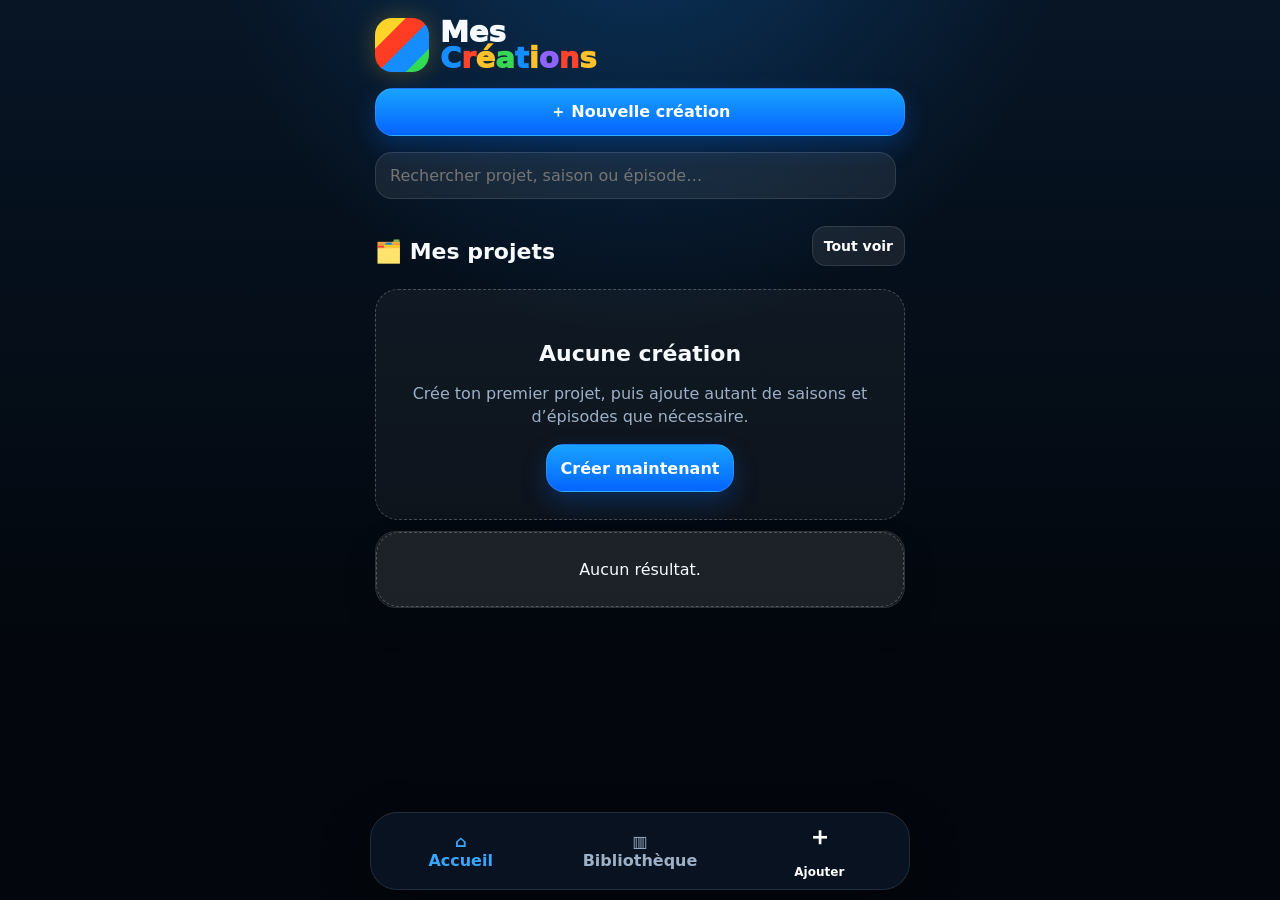
==== commit de0acf17: "Load modular application scripts" ====
--- a/index.html
+++ b/index.html
@@ -148,6 +148,10 @@
 </nav>
 <div id="toast" class="toast" role="status" aria-live="polite"></div>
 
-<script src="app.js"></script>
+<script src="app-core.js"></script>
+<script src="app-ui.js"></script>
+<script src="app-projects.js"></script>
+<script src="app-media.js"></script>
+<script src="app-events.js"></script>
 </body>
 </html>
--- a/style.css
+++ b/style.css
@@ -0,0 +1,156 @@
+:root{
+  color-scheme:dark;
+  --bg:#040912;
+  --panel:#0c1828;
+  --panel2:#112238;
+  --text:#f7fbff;
+  --muted:#9eb0c5;
+  --line:rgba(255,255,255,.11);
+  --blue:#168dff;
+  --blue2:#0564ff;
+  --red:#ff5d65;
+  --green:#45d483;
+  --yellow:#ffc84a;
+  --shadow:0 20px 60px rgba(0,0,0,.35);
+}
+*{box-sizing:border-box;-webkit-tap-highlight-color:transparent}
+html{background:var(--bg)}
+body{
+  margin:0;
+  min-height:100svh;
+  font-family:system-ui,-apple-system,Segoe UI,Roboto,Arial,sans-serif;
+  color:var(--text);
+  background:
+    radial-gradient(circle at 50% -10%,rgba(22,141,255,.24),transparent 36%),
+    linear-gradient(180deg,#071525,#03070d 72%);
+}
+button,input,textarea,select{font:inherit}
+button{cursor:pointer}
+.app{width:min(100%,560px);min-height:100svh;margin:auto;padding:18px 15px 108px}
+.hide{display:none!important}
+.top{display:flex;align-items:center;gap:12px;margin-bottom:16px}
+.brand{display:flex;align-items:center;gap:11px}
+.cube{
+  width:54px;height:54px;border-radius:17px;flex:0 0 auto;
+  background:linear-gradient(135deg,#ffd328 0 28%,#ff3d24 29% 52%,#168dff 53% 78%,#31dc54 79%);
+  box-shadow:0 0 24px rgba(255,203,38,.26);
+}
+.brand-text{font-size:29px;font-weight:1000;line-height:.9}
+.blue{color:#168dff}.red{color:#ff442d}.yellow{color:#ffc22a}.green{color:#38d653}.purple{color:#8e63ff}
+h1{font-size:32px;line-height:1.04;margin:9px 0 5px}
+h2{font-size:22px;margin:24px 0 12px}
+h3{font-size:18px;margin:0}
+p{line-height:1.45}
+.muted,.small{color:var(--muted)}
+.small{font-size:13px}
+.row{display:flex;align-items:center;justify-content:space-between;gap:10px}
+.stack{display:grid;gap:10px}
+.grid2{display:grid;grid-template-columns:1fr 1fr;gap:10px}
+.btn{
+  min-height:48px;border:1px solid var(--line);border-radius:18px;padding:11px 14px;
+  background:rgba(255,255,255,.075);color:#fff;font-weight:850;
+}
+.btn:active{transform:scale(.985)}
+.btn.primary{background:linear-gradient(180deg,#18a3ff,#0564ff);box-shadow:0 10px 24px rgba(0,112,255,.25)}
+.btn.danger{background:rgba(255,70,80,.14);color:#ffb6ba;border-color:rgba(255,100,110,.25)}
+.btn.success{background:rgba(69,212,131,.14);color:#9cf0bd;border-color:rgba(69,212,131,.28)}
+.btn.wide{width:100%}
+.btn.icon{min-width:48px;padding:10px}
+.btn.small-btn{min-height:40px;padding:8px 11px;border-radius:14px;font-size:14px}
+.back{width:48px;height:48px;border-radius:16px;border:1px solid var(--line);background:rgba(255,255,255,.075);color:#fff;font-size:27px}
+.searchbar{display:grid;grid-template-columns:1fr auto;gap:9px;margin:16px 0}
+.field,.searchbar input,.searchbar select{
+  width:100%;border:1px solid var(--line);border-radius:17px;background:rgba(255,255,255,.07);
+  color:#fff;padding:13px 14px;outline:none;
+}
+select.field option,.searchbar select option{background:#102035;color:#fff}
+textarea.field{min-height:92px;resize:vertical}
+.label{display:block;font-weight:850;margin-bottom:7px}
+.form-card,.panel{
+  background:rgba(255,255,255,.062);border:1px solid var(--line);border-radius:21px;
+  padding:14px;margin:11px 0;box-shadow:0 15px 36px rgba(0,0,0,.12);
+}
+.panel.flush{padding:0;overflow:hidden}
+.cards{display:flex;gap:12px;overflow-x:auto;padding:3px 1px 10px;scroll-snap-type:x mandatory}
+.cards::-webkit-scrollbar,.season-tabs::-webkit-scrollbar{display:none}
+.project-card{
+  min-width:168px;max-width:168px;background:rgba(255,255,255,.07);border:1px solid var(--line);
+  border-radius:21px;overflow:hidden;scroll-snap-align:start;box-shadow:var(--shadow);
+}
+.thumb,.cover,.upload-preview{
+  display:grid;place-items:center;overflow:hidden;
+  background:linear-gradient(135deg,#ff8a2a,#168dff 50%,#7f4dff);
+}
+.thumb{height:116px;font-size:52px}
+.cover{height:222px;border-radius:25px;margin:14px 0;font-size:82px;border:1px solid var(--line)}
+.thumb img,.cover img,.upload-preview img{width:100%;height:100%;object-fit:cover}
+.card-body{padding:12px}
+.title{font-weight:950;overflow-wrap:anywhere}
+.list-item{
+  display:flex;align-items:center;gap:11px;padding:11px;border-bottom:1px solid var(--line);
+}
+.list-item:last-child{border-bottom:0}
+.mini{width:84px;height:60px;border-radius:14px;flex:0 0 auto;font-size:31px}
+.empty{
+  text-align:center;border:1px dashed rgba(255,255,255,.24);border-radius:23px;
+  padding:27px 17px;background:rgba(255,255,255,.045);
+}
+.season-tabs{display:flex;gap:8px;overflow:auto;padding:2px 1px 10px;margin-top:12px}
+.season-tab{
+  min-width:max-content;border:1px solid var(--line);border-radius:15px;padding:10px 13px;
+  background:rgba(255,255,255,.07);color:var(--muted);font-weight:850;text-align:left;
+}
+.season-tab.active{background:linear-gradient(180deg,#1599ff,#0563ff);color:#fff}
+.episode{
+  display:grid;grid-template-columns:auto 1fr auto;gap:11px;align-items:center;
+  background:rgba(255,255,255,.06);border:1px solid var(--line);border-radius:19px;
+  padding:10px;margin:10px 0;
+}
+.episode-num{
+  width:38px;height:38px;border-radius:12px;background:rgba(0,0,0,.44);
+  display:grid;place-items:center;font-weight:950;
+}
+.episode-actions{display:grid;gap:7px}
+.action-dot{width:40px;height:40px;border:1px solid var(--line);border-radius:13px;background:rgba(255,255,255,.075);color:#fff}
+.upload{
+  width:100%;min-height:148px;border:1px solid var(--line);border-radius:24px;padding:11px;
+  background:linear-gradient(135deg,#0d6bd2,#47d9ff 52%,#8de64f);color:#fff;font-weight:900;
+}
+.upload-preview{width:100%;height:148px;border-radius:17px;background:rgba(0,0,0,.2);border:2px dashed rgba(255,255,255,.86)}
+.upload-preview.text{padding:24px;text-align:center}
+.season-editor{
+  display:grid;grid-template-columns:42px 1fr auto;gap:8px;align-items:center;
+  border:1px solid var(--line);border-radius:17px;padding:9px;margin:8px 0;background:rgba(255,255,255,.04);
+}
+.season-index{width:42px;height:42px;border-radius:13px;display:grid;place-items:center;background:rgba(22,141,255,.16);font-weight:950;color:#8dc7ff}
+.stats{display:grid;grid-template-columns:repeat(3,1fr);gap:9px}
+.stat{background:rgba(255,255,255,.06);border:1px solid var(--line);border-radius:18px;padding:12px}
+.stat b{display:block;font-size:27px}
+.storage{height:9px;border-radius:99px;background:rgba(255,255,255,.1);overflow:hidden;margin:9px 0}
+.storage i{display:block;height:100%;background:linear-gradient(90deg,#168dff,#45d483);border-radius:99px}
+.video{width:100%;max-height:70svh;background:#000;border-radius:22px;border:1px solid var(--line)}
+.toast{
+  position:fixed;left:50%;bottom:96px;transform:translate(-50%,18px);opacity:0;pointer-events:none;
+  width:min(480px,calc(100% - 32px));padding:13px 15px;border-radius:16px;background:#12243a;
+  border:1px solid var(--line);box-shadow:var(--shadow);z-index:60;transition:.2s;
+}
+.toast.show{opacity:1;transform:translate(-50%,0)}
+.bottom{
+  position:fixed;left:50%;bottom:10px;transform:translateX(-50%);
+  width:min(540px,calc(100% - 20px));height:78px;display:grid;grid-template-columns:1fr 1fr 1fr;
+  background:rgba(9,20,34,.94);backdrop-filter:blur(15px);border:1px solid var(--line);border-radius:27px;
+  box-shadow:0 18px 48px rgba(0,0,0,.45);z-index:30;
+}
+.nav{background:transparent;border:0;color:var(--muted);font-weight:850}
+.nav.active{color:#39a6ff}
+.nav.add{font-size:25px;color:#fff}
+.badge{display:inline-flex;align-items:center;gap:6px;border-radius:999px;padding:6px 9px;background:rgba(22,141,255,.13);color:#8dc7ff;font-size:13px;font-weight:850}
+.spacer{height:6px}
+@media(max-width:390px){
+  .grid2{grid-template-columns:1fr}
+  .project-card{min-width:154px;max-width:154px}
+  h1{font-size:29px}
+  .stats{grid-template-columns:1fr 1fr 1fr}
+  .stat{padding:10px 8px}
+  .stat b{font-size:24px}
+}
